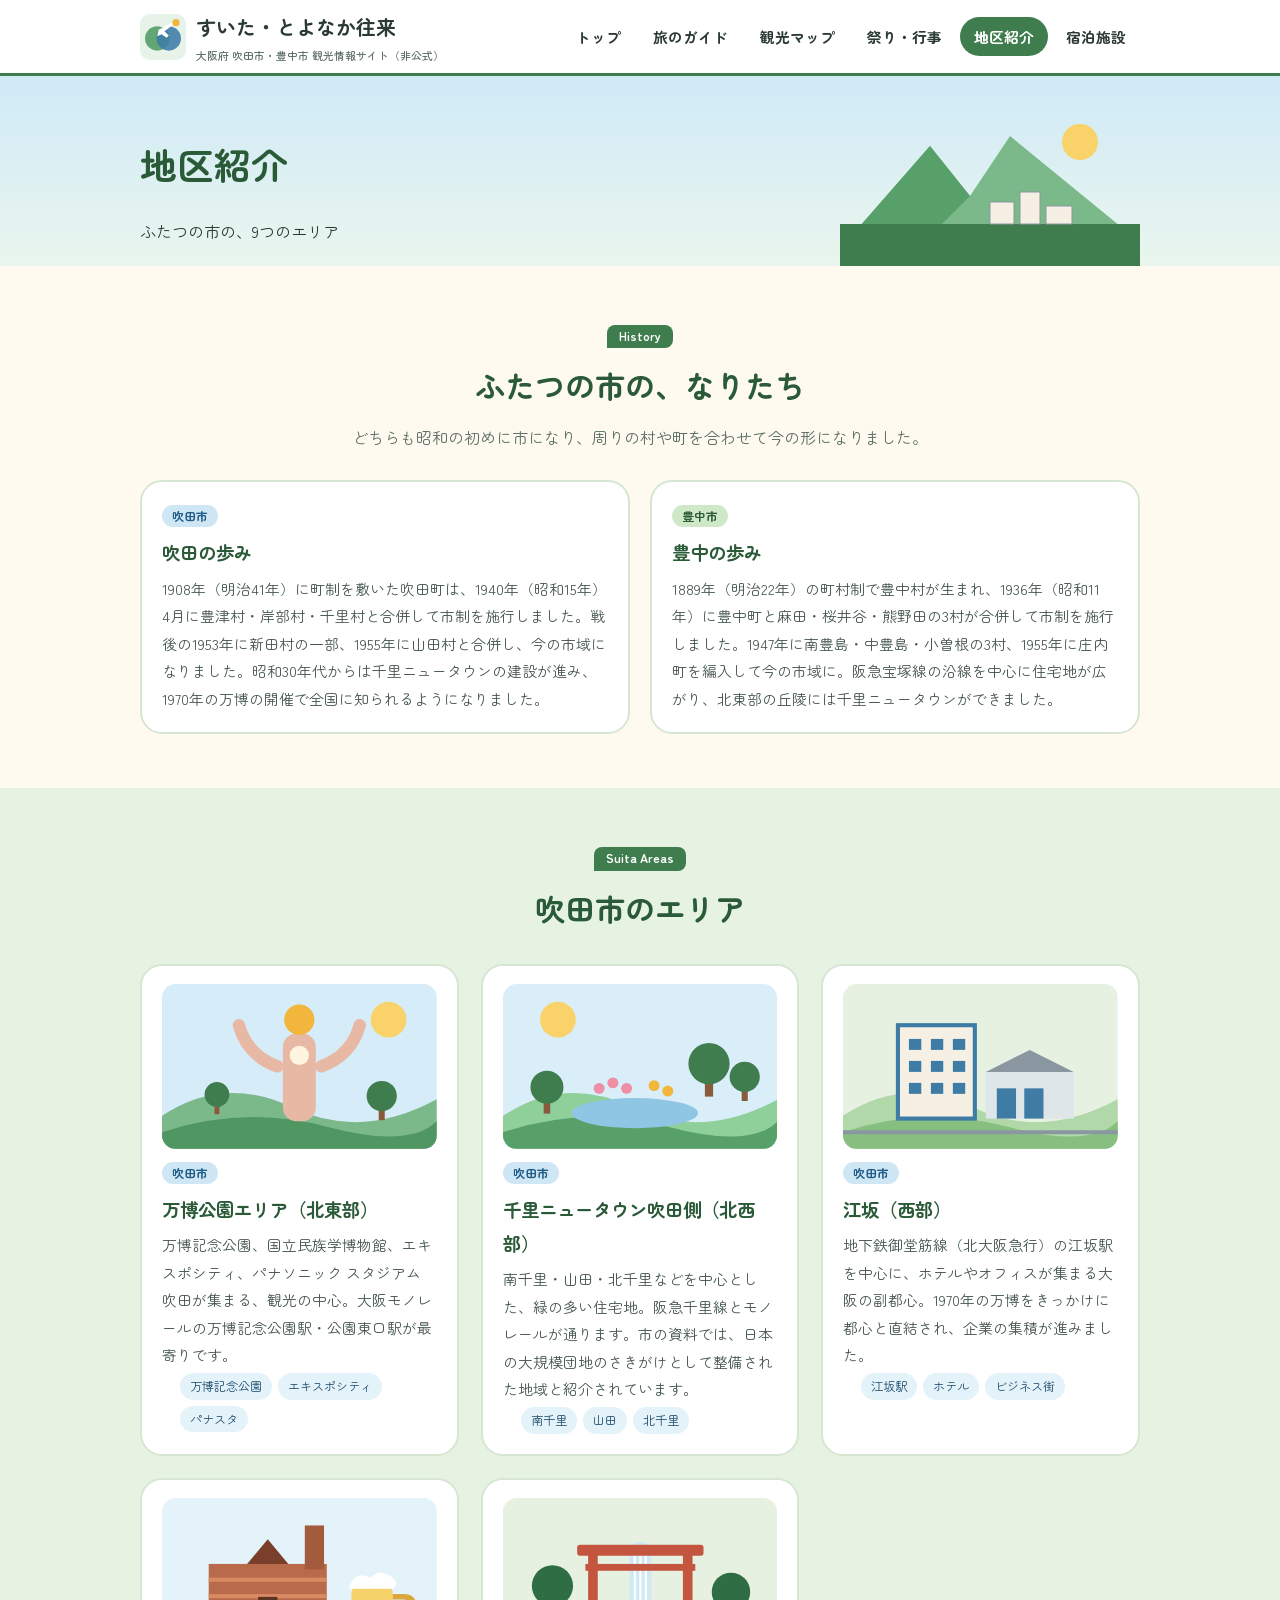
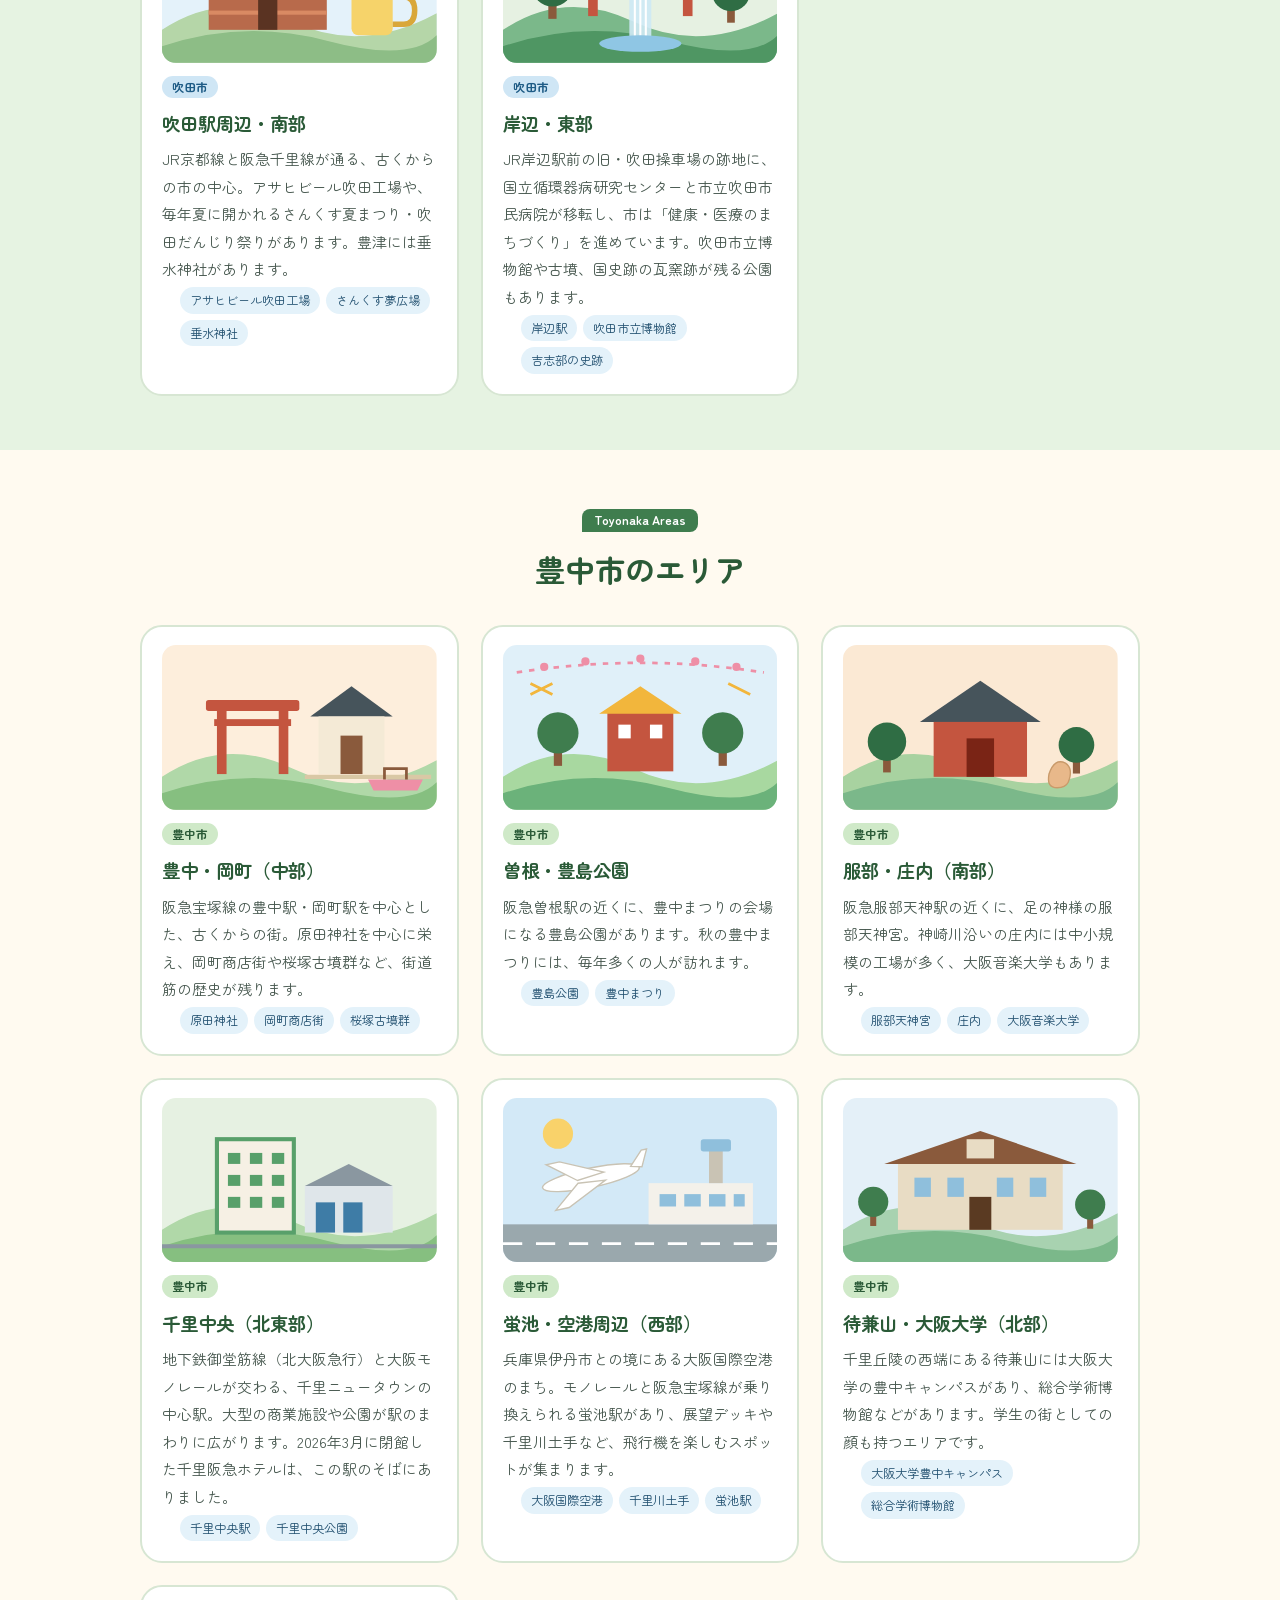
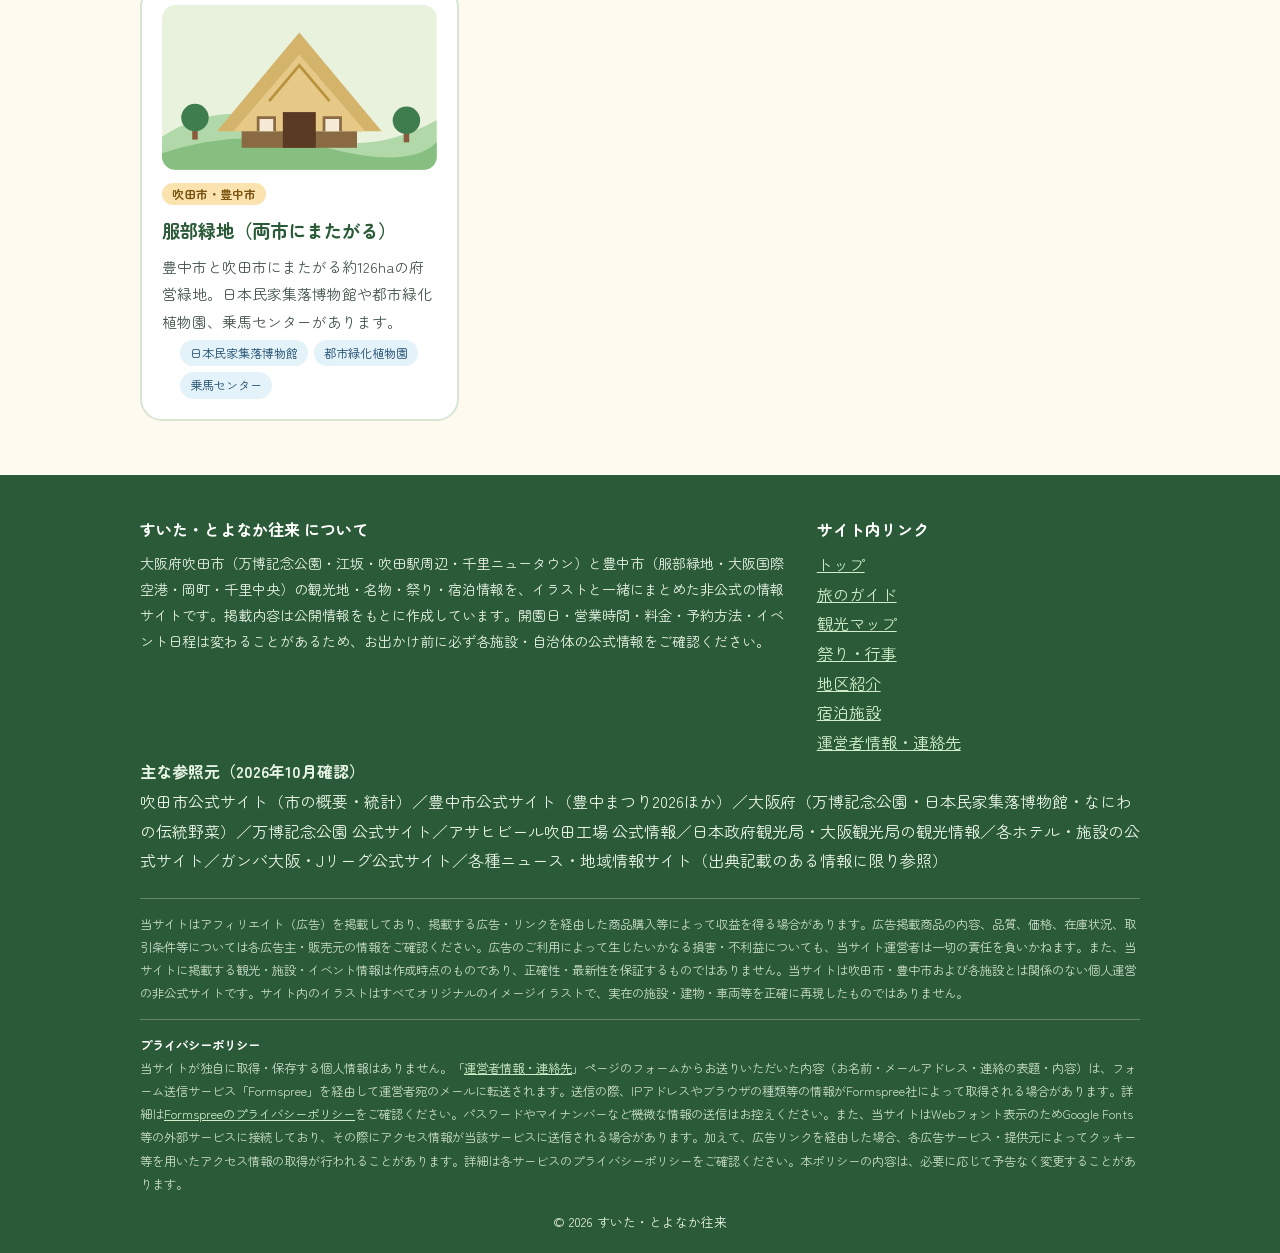
==== areas.html @ badf6a82 "Add files via upload" ====
<!DOCTYPE html>
<html lang="ja">
<head>
<meta charset="UTF-8">
<meta name="viewport" content="width=device-width, initial-scale=1.0">
<meta name="robots" content="index, follow">
<link rel="canonical" href="https://leben-k.github.io/suita-toyonaka/areas.html">
<title>地区紹介｜すいた・とよなか往来</title>
<meta name="description" content="吹田市・豊中市の地区紹介。万博公園エリア、江坂、吹田駅周辺、岸辺、豊中・岡町、曽根・服部、千里中央、蛍池・空港周辺、服部緑地のそれぞれの特徴と、市のなりたちをまとめました。">
<link rel="icon" type="image/svg+xml" href="favicon.svg">
<link rel="preconnect" href="https://fonts.googleapis.com">
<link rel="preconnect" href="https://fonts.gstatic.com" crossorigin>
<link href="https://fonts.googleapis.com/css2?family=Zen+Maru+Gothic:wght@400;500;700&display=swap" rel="stylesheet">
<link rel="stylesheet" href="style.css">
</head>
<body>
<header class="site-header">
<div class="wrap">
<a class="brand" href="index.html">
<svg class="brand-icon" viewBox="0 0 64 64" aria-hidden="true" xmlns="http://www.w3.org/2000/svg"><rect width="64" height="64" rx="14" fill="#e7f2e9"/><circle cx="24" cy="34" r="17" fill="#58a06a" opacity=".92"/><circle cx="40" cy="34" r="17" fill="#3e7ca6" opacity=".88"/><path d="M26 22 L44 12 L46 15 L34 24 L40 30 L37 33 L30 28 L24 31Z" fill="#fff"/><circle cx="50" cy="12" r="5" fill="#f2b63c"/></svg>
<span>すいた・とよなか往来<span class="brand-sub">大阪府 吹田市・豊中市 観光情報サイト（非公式）</span></span>
</a>
<nav class="main-nav" aria-label="サイト内メニュー"><a href="index.html">トップ</a><a href="guide.html">旅のガイド</a><a href="map.html">観光マップ</a><a href="matsuri.html">祭り・行事</a><a href="areas.html" class="active" aria-current="page">地区紹介</a><a href="shukuhaku.html">宿泊施設</a></nav>
</div>
</header>
<section class="page-hero"><div class="wrap"><div><h1>地区紹介</h1><p>ふたつの市の、9つのエリア</p></div><svg viewBox="0 0 300 160" aria-hidden="true" xmlns="http://www.w3.org/2000/svg"><path d="M20 120 L90 40 L130 90 L170 30 L280 120Z" fill="#7bb88a"/><path d="M20 120 L90 40 L130 90 L100 120Z" fill="#58a06a"/><circle cx="240" cy="36" r="18" fill="#f9d26a"/><rect y="118" width="300" height="42" fill="#3f7d4e"/><g fill="#f6f0e4" stroke="#8a97a0"><rect x="150" y="96" width="24" height="22"/><rect x="180" y="86" width="20" height="32"/><rect x="206" y="100" width="26" height="18"/></g></svg></div></section>
<section class="section">
<div class="wrap">
<div class="section-head"><span class="tag">History</span><h2>ふたつの市の、なりたち</h2><p>どちらも昭和の初めに市になり、周りの村や町を合わせて今の形になりました。</p></div>
<div class="two-col">
<div class="card"><span class="place su">吹田市</span><h3>吹田の歩み</h3><p>1908年（明治41年）に町制を敷いた吹田町は、1940年（昭和15年）4月に豊津村・岸部村・千里村と合併して市制を施行しました。戦後の1953年に新田村の一部、1955年に山田村と合併し、今の市域になりました。昭和30年代からは千里ニュータウンの建設が進み、1970年の万博の開催で全国に知られるようになりました。</p></div>
<div class="card"><span class="place to">豊中市</span><h3>豊中の歩み</h3><p>1889年（明治22年）の町村制で豊中村が生まれ、1936年（昭和11年）に豊中町と麻田・桜井谷・熊野田の3村が合併して市制を施行しました。1947年に南豊島・中豊島・小曽根の3村、1955年に庄内町を編入して今の市域に。阪急宝塚線の沿線を中心に住宅地が広がり、北東部の丘陵には千里ニュータウンができました。</p></div>
</div>
</div>
</section>

<section class="section alt" id="suita-areas">
<div class="wrap">
<div class="section-head"><span class="tag">Suita Areas</span><h2>吹田市のエリア</h2></div>
<div class="grid">
<article class="card"><svg class="icon" viewBox="0 0 200 120" role="img" aria-label="万博記念公園のイメージイラスト" xmlns="http://www.w3.org/2000/svg"><title>万博記念公園のイメージイラスト</title><rect width="200" height="120" fill="#d6ecf8"/><circle cx="165" cy="26" r="13" fill="#f9d26a"/><path d="M0 96 Q45 66 95 90 T200 84 V120 H0Z" fill="#7bb88a"/><path d="M0 108 Q60 88 120 104 T200 100 V120 H0Z" fill="#4f9663"/><path d="M84 60 Q62 52 56 30 M116 60 Q138 52 144 30" stroke="#e7b9a4" stroke-width="9" fill="none" stroke-linecap="round"/><rect x="88" y="36" width="24" height="64" rx="10" fill="#e7b9a4"/><circle cx="100" cy="26" r="11" fill="#f2b63c"/><circle cx="100" cy="52" r="7" fill="#fff4e0"/><g transform="translate(40 84) scale(0.9)"><rect x="-2" y="0" width="4" height="12" fill="#8a5a3c"/><circle cx="0" cy="-4" r="10" fill="#3f7d4e"/></g><g transform="translate(160 86) scale(1.1)"><rect x="-2" y="0" width="4" height="12" fill="#8a5a3c"/><circle cx="0" cy="-4" r="10" fill="#3f7d4e"/></g></svg><span class="place su">吹田市</span><h3>万博公園エリア（北東部）</h3><p>万博記念公園、国立民族学博物館、エキスポシティ、パナソニック スタジアム 吹田が集まる、観光の中心。大阪モノレールの万博記念公園駅・公園東口駅が最寄りです。</p><ul class="tags"><li>万博記念公園</li><li>エキスポシティ</li><li>パナスタ</li></ul></article>

<article class="card"><svg class="icon" viewBox="0 0 200 120" role="img" aria-label="広い緑地公園のイメージイラスト" xmlns="http://www.w3.org/2000/svg"><title>広い緑地公園のイメージイラスト</title><rect width="200" height="120" fill="#d9eef8"/><circle cx="40" cy="26" r="13" fill="#f9d26a"/><path d="M0 96 Q45 66 95 90 T200 84 V120 H0Z" fill="#8fcf9a"/><path d="M0 108 Q60 88 120 104 T200 100 V120 H0Z" fill="#58a06a"/><g transform="translate(150 64) scale(1.5)"><rect x="-2" y="0" width="4" height="12" fill="#8a5a3c"/><circle cx="0" cy="-4" r="10" fill="#3f7d4e"/></g><g transform="translate(176 72) scale(1.1)"><rect x="-2" y="0" width="4" height="12" fill="#8a5a3c"/><circle cx="0" cy="-4" r="10" fill="#3f7d4e"/></g><g transform="translate(32 80) scale(1.2)"><rect x="-2" y="0" width="4" height="12" fill="#8a5a3c"/><circle cx="0" cy="-4" r="10" fill="#3f7d4e"/></g><ellipse cx="96" cy="94" rx="46" ry="11" fill="#8fc6e4"/><g fill="#ee8fa6"><circle cx="70" cy="76" r="4"/><circle cx="80" cy="72" r="4"/><circle cx="90" cy="76" r="4"/></g><g fill="#f2b63c"><circle cx="110" cy="74" r="4"/><circle cx="120" cy="78" r="4"/></g></svg><span class="place su">吹田市</span><h3>千里ニュータウン吹田側（北西部）</h3><p>南千里・山田・北千里などを中心とした、緑の多い住宅地。阪急千里線とモノレールが通ります。市の資料では、日本の大規模団地のさきがけとして整備された地域と紹介されています。</p><ul class="tags"><li>南千里</li><li>山田</li><li>北千里</li></ul></article>

<article class="card"><svg class="icon" viewBox="0 0 200 120" role="img" aria-label="駅の近くのホテルのイメージイラスト" xmlns="http://www.w3.org/2000/svg"><title>駅の近くのホテルのイメージイラスト</title><rect width="200" height="120" fill="#e6f1e2"/><path d="M0 96 Q45 66 95 90 T200 84 V120 H0Z" fill="#b0d8a8"/><path d="M0 108 Q60 88 120 104 T200 100 V120 H0Z" fill="#86bf80"/><rect x="40" y="30" width="56" height="68" fill="#f6f0e4" stroke="#3e7ca6" stroke-width="3"/><g fill="#3e7ca6"><rect x="48" y="40" width="9" height="8"/><rect x="48" y="56" width="9" height="8"/><rect x="48" y="72" width="9" height="8"/><rect x="64" y="40" width="9" height="8"/><rect x="64" y="56" width="9" height="8"/><rect x="64" y="72" width="9" height="8"/><rect x="80" y="40" width="9" height="8"/><rect x="80" y="56" width="9" height="8"/><rect x="80" y="72" width="9" height="8"/></g><rect x="104" y="64" width="64" height="34" fill="#dfe6ea"/><path d="M104 64 L136 48 L168 64Z" fill="#8a97a0"/><rect x="112" y="76" width="14" height="22" fill="#3e7ca6"/><rect x="132" y="76" width="14" height="22" fill="#3e7ca6"/><path d="M0 108 H200" stroke="#8a97a0" stroke-width="3"/></svg><span class="place su">吹田市</span><h3>江坂（西部）</h3><p>地下鉄御堂筋線（北大阪急行）の江坂駅を中心に、ホテルやオフィスが集まる大阪の副都心。1970年の万博をきっかけに都心と直結され、企業の集積が進みました。</p><ul class="tags"><li>江坂駅</li><li>ホテル</li><li>ビジネス街</li></ul></article>

<article class="card"><svg class="icon" viewBox="0 0 200 120" role="img" aria-label="レンガ造りの工場とジョッキのイメージイラスト" xmlns="http://www.w3.org/2000/svg"><title>レンガ造りの工場とジョッキのイメージイラスト</title><rect width="200" height="120" fill="#e4f2fa"/><path d="M0 96 Q45 66 95 90 T200 84 V120 H0Z" fill="#b5d6a8"/><path d="M0 108 Q60 88 120 104 T200 100 V120 H0Z" fill="#8dbd86"/><rect x="34" y="48" width="86" height="48" fill="#b86a4b"/><g fill="#d98a63"><rect x="34" y="58" width="86" height="3"/><rect x="34" y="70" width="86" height="3"/><rect x="34" y="82" width="86" height="3"/></g><rect x="104" y="20" width="14" height="32" fill="#a35a3d"/><path d="M62 48 L77 30 L92 48Z" fill="#7a3f2a"/><rect x="70" y="72" width="14" height="24" fill="#5a3322"/><g transform="translate(138 58)"><rect x="0" y="6" width="30" height="36" rx="5" fill="#f6d36a"/><path d="M30 14h8q8 0 8 10t-8 10h-8" stroke="#d9a73a" stroke-width="4" fill="none"/><path d="M-2 8q4-14 16-8q8-8 18 2q2 4-2 6H2q-4 0-4-0z" fill="#fff"/></g></svg><span class="place su">吹田市</span><h3>吹田駅周辺・南部</h3><p>JR京都線と阪急千里線が通る、古くからの市の中心。アサヒビール吹田工場や、毎年夏に開かれるさんくす夏まつり・吹田だんじり祭りがあります。豊津には垂水神社があります。</p><ul class="tags"><li>アサヒビール吹田工場</li><li>さんくす夢広場</li><li>垂水神社</li></ul></article>

<article class="card"><svg class="icon" viewBox="0 0 200 120" role="img" aria-label="鳥居と滝のイメージイラスト" xmlns="http://www.w3.org/2000/svg"><title>鳥居と滝のイメージイラスト</title><rect width="200" height="120" fill="#e6f1e2"/><path d="M0 96 Q45 66 95 90 T200 84 V120 H0Z" fill="#7bb88a"/><path d="M0 108 Q60 88 120 104 T200 100 V120 H0Z" fill="#4f9663"/><g transform="translate(36 70) scale(1.5)"><rect x="-2" y="0" width="4" height="12" fill="#8a5a3c"/><circle cx="0" cy="-4" r="10" fill="#2f6d44"/></g><g transform="translate(166 74) scale(1.4)"><rect x="-2" y="0" width="4" height="12" fill="#8a5a3c"/><circle cx="0" cy="-4" r="10" fill="#2f6d44"/></g><path d="M92 36 Q100 28 108 36 V108 H92Z" fill="#cfe9f5" opacity=".9"/><path d="M96 40 V104 M100 38 V106 M104 40 V104" stroke="#fff" stroke-width="1.5"/><g fill="#c4553f"><rect x="62" y="40" width="7" height="46"/><rect x="131" y="40" width="7" height="46"/><rect x="54" y="34" width="92" height="8" rx="2"/><rect x="60" y="48" width="80" height="5"/></g><ellipse cx="100" cy="106" rx="30" ry="6" fill="#8fc6e4"/></svg><span class="place su">吹田市</span><h3>岸辺・東部</h3><p>JR岸辺駅前の旧・吹田操車場の跡地に、国立循環器病研究センターと市立吹田市民病院が移転し、市は「健康・医療のまちづくり」を進めています。吹田市立博物館や古墳、国史跡の瓦窯跡が残る公園もあります。</p><ul class="tags"><li>岸辺駅</li><li>吹田市立博物館</li><li>吉志部の史跡</li></ul></article>

</div>
</div>
</section>

<section class="section" id="toyonaka-areas">
<div class="wrap">
<div class="section-head"><span class="tag">Toyonaka Areas</span><h2>豊中市のエリア</h2></div>
<div class="grid">
<article class="card"><svg class="icon" viewBox="0 0 200 120" role="img" aria-label="古社と商店街のイメージイラスト" xmlns="http://www.w3.org/2000/svg"><title>古社と商店街のイメージイラスト</title><rect width="200" height="120" fill="#fdeedc"/><path d="M0 96 Q45 66 95 90 T200 84 V120 H0Z" fill="#b0d8a8"/><path d="M0 108 Q60 88 120 104 T200 100 V120 H0Z" fill="#86bf80"/><g fill="#c4553f"><rect x="40" y="46" width="7" height="48"/><rect x="85" y="46" width="7" height="48"/><rect x="32" y="40" width="68" height="8" rx="2"/><rect x="38" y="54" width="56" height="5"/></g><path d="M108 52 L138 30 L168 52Z" fill="#46545b"/><rect x="114" y="52" width="48" height="42" fill="#f4ead6"/><rect x="130" y="66" width="16" height="28" fill="#8a5a3c"/><path d="M104 96 H196" stroke="#d9c8a5" stroke-width="3"/><g><path d="M150 98 h40 l-4 8 h-32z" fill="#ee8fa6"/><path d="M162 98 v-8 h16 v8" stroke="#8a5a3c" stroke-width="2" fill="none"/></g></svg><span class="place to">豊中市</span><h3>豊中・岡町（中部）</h3><p>阪急宝塚線の豊中駅・岡町駅を中心とした、古くからの街。原田神社を中心に栄え、岡町商店街や桜塚古墳群など、街道筋の歴史が残ります。</p><ul class="tags"><li>原田神社</li><li>岡町商店街</li><li>桜塚古墳群</li></ul></article>

<article class="card"><svg class="icon" viewBox="0 0 200 120" role="img" aria-label="公園のお祭りのイメージイラスト" xmlns="http://www.w3.org/2000/svg"><title>公園のお祭りのイメージイラスト</title><rect width="200" height="120" fill="#e0f0f9"/><path d="M0 96 Q45 66 95 90 T200 84 V120 H0Z" fill="#a8d8a0"/><path d="M0 108 Q60 88 120 104 T200 100 V120 H0Z" fill="#6bb27a"/><g transform="translate(40 70) scale(1.5)"><rect x="-2" y="0" width="4" height="12" fill="#8a5a3c"/><circle cx="0" cy="-4" r="10" fill="#3f7d4e"/></g><g transform="translate(160 70) scale(1.5)"><rect x="-2" y="0" width="4" height="12" fill="#8a5a3c"/><circle cx="0" cy="-4" r="10" fill="#3f7d4e"/></g><g fill="#c4553f"><rect x="76" y="48" width="48" height="44"/></g><path d="M70 50 L100 30 L130 50Z" fill="#f2b63c"/><g fill="#fff"><rect x="84" y="58" width="9" height="10"/><rect x="107" y="58" width="9" height="10"/></g><g stroke="#f2b63c" stroke-width="2"><path d="M20 36 l16 -8 M20 28 l16 8"/><path d="M164 28 l16 8"/></g><path d="M10 20 Q100 6 190 20" stroke="#ee8fa6" stroke-width="2" stroke-dasharray="4 5" fill="none"/><g fill="#ee8fa6"><circle cx="30" cy="16" r="3"/><circle cx="60" cy="12" r="3"/><circle cx="100" cy="10" r="3"/><circle cx="140" cy="12" r="3"/><circle cx="170" cy="16" r="3"/></g></svg><span class="place to">豊中市</span><h3>曽根・豊島公園</h3><p>阪急曽根駅の近くに、豊中まつりの会場になる豊島公園があります。秋の豊中まつりには、毎年多くの人が訪れます。</p><ul class="tags"><li>豊島公園</li><li>豊中まつり</li></ul></article>

<article class="card"><svg class="icon" viewBox="0 0 200 120" role="img" aria-label="神社のイメージイラスト" xmlns="http://www.w3.org/2000/svg"><title>神社のイメージイラスト</title><rect width="200" height="120" fill="#fbe9d4"/><path d="M0 96 Q45 66 95 90 T200 84 V120 H0Z" fill="#a8d2a0"/><path d="M0 108 Q60 88 120 104 T200 100 V120 H0Z" fill="#7bb88a"/><g transform="translate(32 76) scale(1.4)"><rect x="-2" y="0" width="4" height="12" fill="#8a5a3c"/><circle cx="0" cy="-4" r="10" fill="#2f6d44"/></g><g transform="translate(170 78) scale(1.3)"><rect x="-2" y="0" width="4" height="12" fill="#8a5a3c"/><circle cx="0" cy="-4" r="10" fill="#2f6d44"/></g><path d="M56 56 L100 26 L144 56Z" fill="#46545b"/><rect x="66" y="56" width="68" height="40" fill="#c4553f"/><rect x="90" y="68" width="20" height="28" fill="#7a2415"/><g transform="translate(150 94)"><path d="M0 0 q4-12 12-8 q6 4 2 14 q-2 4-8 4 q-8 0-6-10z" fill="#e8b88a" stroke="#c99a6a"/></g></svg><span class="place to">豊中市</span><h3>服部・庄内（南部）</h3><p>阪急服部天神駅の近くに、足の神様の服部天神宮。神崎川沿いの庄内には中小規模の工場が多く、大阪音楽大学もあります。</p><ul class="tags"><li>服部天神宮</li><li>庄内</li><li>大阪音楽大学</li></ul></article>

<article class="card"><svg class="icon" viewBox="0 0 200 120" role="img" aria-label="駅の近くのホテルのイメージイラスト" xmlns="http://www.w3.org/2000/svg"><title>駅の近くのホテルのイメージイラスト</title><rect width="200" height="120" fill="#e6f1e2"/><path d="M0 96 Q45 66 95 90 T200 84 V120 H0Z" fill="#b0d8a8"/><path d="M0 108 Q60 88 120 104 T200 100 V120 H0Z" fill="#86bf80"/><rect x="40" y="30" width="56" height="68" fill="#f6f0e4" stroke="#58a06a" stroke-width="3"/><g fill="#58a06a"><rect x="48" y="40" width="9" height="8"/><rect x="48" y="56" width="9" height="8"/><rect x="48" y="72" width="9" height="8"/><rect x="64" y="40" width="9" height="8"/><rect x="64" y="56" width="9" height="8"/><rect x="64" y="72" width="9" height="8"/><rect x="80" y="40" width="9" height="8"/><rect x="80" y="56" width="9" height="8"/><rect x="80" y="72" width="9" height="8"/></g><rect x="104" y="64" width="64" height="34" fill="#dfe6ea"/><path d="M104 64 L136 48 L168 64Z" fill="#8a97a0"/><rect x="112" y="76" width="14" height="22" fill="#3e7ca6"/><rect x="132" y="76" width="14" height="22" fill="#3e7ca6"/><path d="M0 108 H200" stroke="#8a97a0" stroke-width="3"/></svg><span class="place to">豊中市</span><h3>千里中央（北東部）</h3><p>地下鉄御堂筋線（北大阪急行）と大阪モノレールが交わる、千里ニュータウンの中心駅。大型の商業施設や公園が駅のまわりに広がります。2026年3月に閉館した千里阪急ホテルは、この駅のそばにありました。</p><ul class="tags"><li>千里中央駅</li><li>千里中央公園</li></ul></article>

<article class="card"><svg class="icon" viewBox="0 0 200 120" role="img" aria-label="空港と飛行機のイメージイラスト" xmlns="http://www.w3.org/2000/svg"><title>空港と飛行機のイメージイラスト</title><rect width="200" height="120" fill="#d3e9f7"/><circle cx="40" cy="26" r="11" fill="#f9d26a"/><rect x="0" y="92" width="200" height="28" fill="#9aa8ad"/><path d="M0 106 H200" stroke="#fff" stroke-width="2" stroke-dasharray="14 10"/><rect x="106" y="62" width="76" height="30" fill="#f4f1ea"/><g fill="#8fbfdc"><rect x="114" y="70" width="12" height="9"/><rect x="132" y="70" width="12" height="9"/><rect x="150" y="70" width="12" height="9"/><rect x="168" y="70" width="8" height="9"/></g><rect x="150" y="38" width="10" height="24" fill="#c9c3b4"/><rect x="144" y="30" width="22" height="9" rx="2" fill="#8fbfdc"/><g transform="translate(24 38) rotate(-12 40 20)"><ellipse cx="40" cy="20" rx="36" ry="7" fill="#fff" stroke="#c9c3b4"/><path d="M30 20 L10 4 L20 4 L50 18Z M30 22 L10 38 L20 38 L50 24Z" fill="#fff" stroke="#c9c3b4"/><path d="M70 18 L80 8 L84 8 L78 20Z" fill="#fff" stroke="#c9c3b4"/></g></svg><span class="place to">豊中市</span><h3>蛍池・空港周辺（西部）</h3><p>兵庫県伊丹市との境にある大阪国際空港のまち。モノレールと阪急宝塚線が乗り換えられる蛍池駅があり、展望デッキや千里川土手など、飛行機を楽しむスポットが集まります。</p><ul class="tags"><li>大阪国際空港</li><li>千里川土手</li><li>蛍池駅</li></ul></article>

<article class="card"><svg class="icon" viewBox="0 0 200 120" role="img" aria-label="大学の博物館のイメージイラスト" xmlns="http://www.w3.org/2000/svg"><title>大学の博物館のイメージイラスト</title><rect width="200" height="120" fill="#e4f0f8"/><path d="M0 96 Q45 66 95 90 T200 84 V120 H0Z" fill="#a8d2b0"/><path d="M0 108 Q60 88 120 104 T200 100 V120 H0Z" fill="#7bb88a"/><rect x="40" y="48" width="120" height="48" fill="#e8dcc4"/><path d="M30 48 L100 24 L170 48Z" fill="#8a5a3c"/><rect x="90" y="30" width="20" height="14" fill="#e8dcc4"/><g fill="#8fbfdc"><rect x="52" y="58" width="12" height="14"/><rect x="76" y="58" width="12" height="14"/><rect x="112" y="58" width="12" height="14"/><rect x="136" y="58" width="12" height="14"/></g><rect x="92" y="72" width="16" height="24" fill="#5a3a22"/><g transform="translate(22 80) scale(1.1)"><rect x="-2" y="0" width="4" height="12" fill="#8a5a3c"/><circle cx="0" cy="-4" r="10" fill="#3f7d4e"/></g><g transform="translate(180 82) scale(1.1)"><rect x="-2" y="0" width="4" height="12" fill="#8a5a3c"/><circle cx="0" cy="-4" r="10" fill="#3f7d4e"/></g></svg><span class="place to">豊中市</span><h3>待兼山・大阪大学（北部）</h3><p>千里丘陵の西端にある待兼山には大阪大学の豊中キャンパスがあり、総合学術博物館などがあります。学生の街としての顔も持つエリアです。</p><ul class="tags"><li>大阪大学豊中キャンパス</li><li>総合学術博物館</li></ul></article>

<article class="card"><svg class="icon" viewBox="0 0 200 120" role="img" aria-label="茅葺き屋根の民家のイメージイラスト" xmlns="http://www.w3.org/2000/svg"><title>茅葺き屋根の民家のイメージイラスト</title><rect width="200" height="120" fill="#e8f2dc"/><path d="M0 96 Q45 66 95 90 T200 84 V120 H0Z" fill="#b0d8a8"/><path d="M0 108 Q60 88 120 104 T200 100 V120 H0Z" fill="#86bf80"/><path d="M40 92 L100 20 L160 92Z" fill="#d4b36a"/><path d="M52 92 L100 36 L148 92Z" fill="#e6c987"/><path d="M78 70 L100 44 L122 70" stroke="#b8923f" stroke-width="2" fill="none"/><rect x="58" y="92" width="84" height="12" fill="#8a6a43"/><rect x="88" y="78" width="24" height="26" fill="#5a3a22"/><path d="M70 92v-10h12v10M118 92v-10h12v10" stroke="#8a6a43" stroke-width="2" fill="#f4ead6"/><g transform="translate(24 86) scale(1.0)"><rect x="-2" y="0" width="4" height="12" fill="#8a5a3c"/><circle cx="0" cy="-4" r="10" fill="#3f7d4e"/></g><g transform="translate(178 88) scale(1.0)"><rect x="-2" y="0" width="4" height="12" fill="#8a5a3c"/><circle cx="0" cy="-4" r="10" fill="#3f7d4e"/></g></svg><span class="place bo">吹田市・豊中市</span><h3>服部緑地（両市にまたがる）</h3><p>豊中市と吹田市にまたがる約126haの府営緑地。日本民家集落博物館や都市緑化植物園、乗馬センターがあります。</p><ul class="tags"><li>日本民家集落博物館</li><li>都市緑化植物園</li><li>乗馬センター</li></ul></article>

</div>
<div class="furusato-block" id="furusato-areas" hidden>
<span class="furusato-label">ふるさと納税で応援する（吹田市・豊中市の返礼品）</span>
<div class="furusato-grid">
<div class="furusato-slot" data-ad-slot="furusato3" hidden><span class="ad-label">広告</span><div class="ad-body"></div></div>
</div>
</div>

</div>
</section>
<section class="section alt" aria-label="広告" hidden>
<div class="wrap">
<div class="section-head"><span class="tag">PR</span><h2>おすすめ・広告</h2></div>
<div class="ad-row">
<div class="ad-slot" data-ad-slot="ad5" hidden>
<span class="ad-label">広告</span>
<div class="ad-body"></div>
</div>
</div>
</div>
</section>

<footer class="site-footer">
<div class="wrap">
<div class="footer-grid">
<div>
<h4>すいた・とよなか往来 について</h4>
<p>大阪府吹田市（万博記念公園・江坂・吹田駅周辺・千里ニュータウン）と豊中市（服部緑地・大阪国際空港・岡町・千里中央）の観光地・名物・祭り・宿泊情報を、イラストと一緒にまとめた非公式の情報サイトです。掲載内容は公開情報をもとに作成しています。開園日・営業時間・料金・予約方法・イベント日程は変わることがあるため、お出かけ前に必ず各施設・自治体の公式情報をご確認ください。</p>
</div>
<div>
<h4>サイト内リンク</h4>
<ul>
<li><a href="index.html">トップ</a></li><li><a href="guide.html">旅のガイド</a></li><li><a href="map.html">観光マップ</a></li><li><a href="matsuri.html">祭り・行事</a></li><li><a href="areas.html">地区紹介</a></li><li><a href="shukuhaku.html">宿泊施設</a></li><li><a href="unei.html">運営者情報・連絡先</a></li>
</ul>
</div>
</div>
<div class="sources"><strong>主な参照元（2026年10月確認）</strong><br>吹田市公式サイト（市の概要・統計）／豊中市公式サイト（豊中まつり2026ほか）／大阪府（万博記念公園・日本民家集落博物館・なにわの伝統野菜）／万博記念公園 公式サイト／アサヒビール吹田工場 公式情報／日本政府観光局・大阪観光局の観光情報／各ホテル・施設の公式サイト／ガンバ大阪・Jリーグ公式サイト／各種ニュース・地域情報サイト（出典記載のある情報に限り参照）</div>
<div class="disclaimer">当サイトはアフィリエイト（広告）を掲載しており、掲載する広告・リンクを経由した商品購入等によって収益を得る場合があります。広告掲載商品の内容、品質、価格、在庫状況、取引条件等については各広告主・販売元の情報をご確認ください。広告のご利用によって生じたいかなる損害・不利益についても、当サイト運営者は一切の責任を負いかねます。また、当サイトに掲載する観光・施設・イベント情報は作成時点のものであり、正確性・最新性を保証するものではありません。当サイトは吹田市・豊中市および各施設とは関係のない個人運営の非公式サイトです。サイト内のイラストはすべてオリジナルのイメージイラストで、実在の施設・建物・車両等を正確に再現したものではありません。</div>
<div class="disclaimer" style="margin-top:14px;">
<strong style="color:#fff;">プライバシーポリシー</strong><br>
当サイトが独自に取得・保存する個人情報はありません。「<a href="unei.html">運営者情報・連絡先</a>」ページのフォームからお送りいただいた内容（お名前・メールアドレス・連絡の表題・内容）は、フォーム送信サービス「Formspree」を経由して運営者宛のメールに転送されます。送信の際、IPアドレスやブラウザの種類等の情報がFormspree社によって取得される場合があります。詳細は<a href="https://formspree.io/legal/privacy-policy/" target="_blank" rel="noopener noreferrer">Formspreeのプライバシーポリシー</a>をご確認ください。パスワードやマイナンバーなど機微な情報の送信はお控えください。また、当サイトはWebフォント表示のためGoogle Fonts等の外部サービスに接続しており、その際にアクセス情報が当該サービスに送信される場合があります。加えて、広告リンクを経由した場合、各広告サービス・提供元によってクッキー等を用いたアクセス情報の取得が行われることがあります。詳細は各サービスのプライバシーポリシーをご確認ください。本ポリシーの内容は、必要に応じて予告なく変更することがあります。</div>
<div class="copyright"><span id="copyright-text">© 2026 すいた・とよなか往来</span></div>
</div>
</footer>
<script>
(function(){var s=2026,c=new Date().getFullYear(),e=document.getElementById('copyright-text');if(e){e.textContent='\u00A9 '+(c>s?s+'-'+c:s)+' すいた・とよなか往来';}})();
</script>
<script src="ads.js" defer></script>
</body>
</html>
---- style.css ----
:root{
  --green:#3f7d4e; --green-d:#2a5a37; --leaf:#e6f3e2; --pond:#3f86b5; --pond-l:#e4f2fa;
  --sun:#f2b63c; --pink:#ee8fa6; --pink-l:#fdecef; --brick:#c4553f; --cream:#fffaf0;
  --ink:#2b3a33; --sub:#5d6f66; --line:#d7e6d3;
}
*{box-sizing:border-box}
html{scroll-behavior:smooth}
body{margin:0;font-family:"Zen Maru Gothic","Hiragino Maru Gothic ProN","Yu Gothic",sans-serif;color:var(--ink);background:var(--cream);line-height:1.85;font-size:16px}
a{color:inherit}
.wrap{max-width:1040px;margin:0 auto;padding:0 20px}
.site-header{background:#fff;border-bottom:3px solid var(--green);position:sticky;top:0;z-index:20}
.site-header .wrap{display:flex;align-items:center;justify-content:space-between;gap:12px;flex-wrap:wrap;padding-top:8px;padding-bottom:8px}
.brand{display:flex;align-items:center;gap:10px;font-weight:700;font-size:1.25rem;text-decoration:none}
.brand-icon{width:46px;height:46px}
.brand-sub{display:block;font-size:.68rem;font-weight:500;color:var(--sub)}
.main-nav{display:flex;gap:4px;flex-wrap:wrap}
.main-nav a{text-decoration:none;padding:6px 14px;border-radius:999px;font-weight:700;font-size:.92rem}
.main-nav a:hover{background:var(--leaf)}
.main-nav a.active{background:var(--green);color:#fff}
.hero{background:linear-gradient(#cfeaf7 0%,#eaf6ee 78%,var(--leaf) 100%);padding:36px 0 0;overflow:hidden}
.hero .wrap{display:grid;grid-template-columns:1.05fr 1fr;gap:16px;align-items:center}
.eyebrow{display:inline-block;background:#fff;border:2px solid var(--sun);border-radius:999px;padding:2px 14px;font-size:.85rem;font-weight:700;margin-bottom:10px}
.hero h1{font-size:clamp(1.8rem,4vw,2.6rem);line-height:1.35;margin:.2em 0 .4em;color:var(--green-d)}
.hero p{margin:0 0 18px}
.btn{display:inline-block;background:var(--brick);color:#fff;text-decoration:none;font-weight:700;padding:10px 22px;border-radius:999px;box-shadow:0 4px 0 #8f3a29;margin:0 8px 10px 0}
.btn:hover{transform:translateY(2px);box-shadow:0 2px 0 #8f3a29}
.btn-outline{background:#fff;color:var(--brick);border:2px solid var(--brick);box-shadow:none;padding:8px 20px}
.hero-art svg{width:100%;height:auto;display:block}
.page-hero{padding:30px 0 0;background:linear-gradient(#cfeaf7,#eaf6ee)}
.page-hero .wrap{display:flex;align-items:flex-end;justify-content:space-between;gap:10px}
.page-hero h1{margin:0 0 18px;color:var(--green-d);font-size:clamp(1.6rem,4vw,2.3rem)}
.page-hero p{margin:0 0 20px;max-width:30em}
.page-hero svg{width:min(300px,40%);height:auto;flex:none}
.section{padding:54px 0}
.section.alt{background:var(--leaf)}
.section.pink{background:var(--pink-l)}
.section.water{background:var(--pond-l)}
.section-head{text-align:center;margin-bottom:28px}
.tag{display:inline-block;background:var(--green);color:#fff;border-radius:8px 8px 8px 0;padding:0 12px;font-size:.78rem;font-weight:700;margin-bottom:6px}
.section-head h2{margin:.1em 0 .3em;font-size:clamp(1.4rem,3.2vw,1.9rem);color:var(--green-d)}
.section-head p{max-width:40em;margin:0 auto;color:var(--sub)}
.grid{display:grid;grid-template-columns:repeat(auto-fill,minmax(270px,1fr));gap:22px}
.card{background:#fff;border:2px solid var(--line);border-radius:22px;padding:18px 20px 20px;position:relative;transition:transform .2s}
.card:hover{transform:rotate(-.6deg) translateY(-3px)}
.card:nth-child(even):hover{transform:rotate(.6deg) translateY(-3px)}
.card .icon{width:100%;height:auto;aspect-ratio:200/120;display:block;margin:0 0 8px;border-radius:14px}
.card .place{display:inline-block;font-size:.75rem;font-weight:700;background:var(--sun);border-radius:999px;padding:0 10px}
.card h3{margin:.3em 0 .3em;font-size:1.15rem;color:var(--green-d)}
.card p{margin:0;font-size:.93rem;color:#46574e}
.card ul{margin:.3em 0 0;padding-left:1.2em;font-size:.93rem}
.card .badge{position:absolute;top:-12px;right:14px;background:var(--brick);color:#fff;border-radius:999px;padding:0 12px;font-size:.78rem;font-weight:700;transform:rotate(4deg)}
.strip{display:flex;justify-content:center;gap:clamp(8px,3vw,34px);flex-wrap:wrap;padding:14px 0;background:#fff;border-top:3px dotted var(--line);border-bottom:3px dotted var(--line)}
.strip svg{width:54px;height:54px;animation:bob 3.2s ease-in-out infinite}
.strip svg:nth-child(2n){animation-delay:-1s}.strip svg:nth-child(3n){animation-delay:-2s}
@keyframes bob{50%{transform:translateY(-6px)}}
.fun{display:grid;grid-template-columns:repeat(auto-fit,minmax(200px,1fr));gap:16px}
.fun div{background:#fff;border-radius:20px;padding:14px;text-align:center;border:2px dashed var(--green)}
.fun svg{width:84px;height:84px}
.fun b{display:block;color:var(--brick);font-size:1.4rem}
.timeline{list-style:none;margin:0;padding:0 0 0 26px;border-left:5px dotted var(--green)}
.timeline li{background:#fff;border-radius:18px;border:2px solid var(--line);padding:12px 18px;margin:0 0 18px;position:relative}
.timeline li::before{content:"";position:absolute;left:-39px;top:16px;width:22px;height:22px;border-radius:50%;background:var(--sun);border:4px solid #fff;box-shadow:0 0 0 2px var(--green)}
.timeline .when{font-weight:700;color:var(--brick)}
.timeline svg{width:54px;height:54px;float:right;margin:0 0 4px 8px}
.timeline h3{margin:0 0 4px;color:var(--green-d)}
.timeline p{margin:0;font-size:.93rem}
.mapbox{background:#fff;border:3px solid var(--green);border-radius:26px;padding:10px;box-shadow:0 6px 0 var(--line)}
.mapbox svg{width:100%;height:auto;display:block}
.pin-list{display:grid;grid-template-columns:repeat(auto-fit,minmax(230px,1fr));gap:10px;margin-top:20px;padding:0;list-style:none}
.pin-list li{background:#fff;border-radius:14px;padding:8px 14px;border:2px solid var(--line);font-size:.93rem}
.pin-list b{display:inline-block;width:1.6em;height:1.6em;line-height:1.6em;text-align:center;border-radius:50%;background:var(--brick);color:#fff;margin-right:6px;font-size:.85rem}
.note{font-size:.85rem;color:var(--sub);text-align:center;margin-top:16px}
.site-footer{background:var(--green-d);color:#e8f4e5;padding:40px 0 20px;margin-top:0}
.footer-grid{display:grid;grid-template-columns:2fr 1fr;gap:30px}
.site-footer h4{margin:0 0 6px;color:#fff}
.site-footer ul{list-style:none;padding:0;margin:0}
.site-footer a{color:#cfeec9}
.site-footer p{font-size:.88rem;margin:0}
.disclaimer{font-size:.78rem;border-top:1px solid #ffffff44;margin-top:22px;padding-top:14px;color:#c8dcc6}
.copyright{text-align:center;font-size:.8rem;margin-top:14px}
.ground{display:block;width:100%;height:34px;background:var(--leaf)}
@media(max-width:780px){
  .hero .wrap{grid-template-columns:1fr}
  .footer-grid{grid-template-columns:1fr}
  .page-hero svg{display:none}
  .main-nav a{padding:5px 10px;font-size:.85rem}
}
@media(prefers-reduced-motion:reduce){.strip svg{animation:none}.card:hover{transform:none}}
a:focus-visible{outline:3px solid var(--pond);outline-offset:2px}

/* ---- additions: two-city site ---- */
.place.m{background:#cfe9c8}
.place.t{background:#cfe6f5}
.chip{display:inline-block;font-size:.72rem;font-weight:700;border-radius:999px;padding:0 9px;margin-right:6px;vertical-align:middle}
.chip.m{background:#cfe9c8;color:#2a5a37}
.chip.t{background:#cfe6f5;color:#1f5c86}
.legend{display:flex;gap:14px;justify-content:center;flex-wrap:wrap;margin:0 0 14px;font-size:.88rem}
.legend i{display:inline-block;width:14px;height:14px;border-radius:50%;vertical-align:-2px;margin-right:4px;border:2px solid #fff;box-shadow:0 0 0 1px #8a8a80}
.tbl{width:100%;border-collapse:separate;border-spacing:0;background:#fff;border:2px solid var(--line);border-radius:18px;overflow:hidden;font-size:.92rem}
.tbl th,.tbl td{padding:10px 14px;text-align:left;border-bottom:1px solid var(--line);vertical-align:top}
.tbl th{background:var(--leaf);color:var(--green-d);white-space:nowrap;width:30%}
.tbl tr:last-child th,.tbl tr:last-child td{border-bottom:0}
.tbl-wrap{overflow-x:auto}
.ad-row{display:grid;grid-template-columns:repeat(2,1fr);gap:18px}
.ad-slot{background:#fff;border:2px dashed #c9b48a;border-radius:18px;padding:12px 14px;text-align:center;min-height:120px;position:relative}
.ad-label{position:absolute;top:-11px;left:14px;background:#8a6a43;color:#fff;border-radius:999px;font-size:.72rem;font-weight:700;padding:0 10px}
.ad-note{display:block;color:#8a7a5a;font-size:.82rem;margin-top:30px}
.ad-slot img{max-width:100%;height:auto}
.steps{counter-reset:s;list-style:none;margin:0;padding:0;display:grid;gap:12px}
.steps li{counter-increment:s;background:#fff;border:2px solid var(--line);border-radius:18px;padding:12px 16px 12px 58px;position:relative}
.steps li::before{content:counter(s);position:absolute;left:14px;top:12px;width:32px;height:32px;line-height:32px;text-align:center;border-radius:50%;background:var(--brick);color:#fff;font-weight:700}
.steps b{color:var(--green-d)}
.callout{background:#fff8e1;border:2px solid var(--sun);border-radius:20px;padding:14px 18px;margin:0 0 22px;font-size:.93rem}
.callout b{color:var(--brick)}
.form{background:#fff;border:2px solid var(--line);border-radius:22px;padding:20px}
.form label{display:block;font-weight:700;margin:12px 0 4px}
.form input,.form textarea{width:100%;font:inherit;padding:10px 12px;border:2px solid var(--line);border-radius:12px;background:#fffdf7}
.form textarea{min-height:150px}
.form .hp{position:absolute;left:-9999px}
.form button{margin-top:16px;border:0;cursor:pointer;font:inherit;font-weight:700}
.todo{background:#ffe9e4;color:#a52f1d;border-radius:6px;padding:0 6px;font-weight:700}
.narrow{max-width:760px;margin:0 auto}
.narrow h3{color:var(--green-d);margin:1.6em 0 .3em}
.narrow p,.narrow li{font-size:.94rem}
@media(max-width:780px){.ad-row{grid-template-columns:1fr}.tbl th{width:38%}}

/* ---- unei: table and form share one 640px column ---- */
.narrow640{max-width:640px;width:100%;margin:0 auto}
.narrow640 p{font-size:.94rem;margin:0 0 1em}
.narrow640 .tbl,.narrow640 .form{width:100%}
.form .warn{color:#c0231a;font-weight:700;margin:14px 0 0;font-size:.92rem}
.form .hp{position:absolute;left:-9999px;width:1px;height:1px;overflow:hidden}
.form input,.form textarea{font-size:16px;max-width:100%}
@media(max-width:600px){
  .tbl.stack,.tbl.stack tbody,.tbl.stack tr,.tbl.stack th,.tbl.stack td{display:block;width:100%}
  .tbl.stack th{border-bottom:0;padding-bottom:2px;white-space:normal}
  .tbl.stack td{padding-top:2px;overflow-wrap:anywhere}
}

/* ---- map pins & Google Maps links ---- */
svg a.pin{cursor:pointer}
svg a.pin .pin-c{transition:r .15s}
svg a.pin:hover .pin-c,svg a.pin:focus-visible .pin-c{r:18;stroke:#f2b63c}
svg a.pin:focus{outline:none}
.spot-list{display:grid;grid-template-columns:repeat(auto-fill,minmax(300px,1fr));gap:16px;margin-top:22px}
.spot{background:#fff;border:2px solid var(--line);border-radius:18px;padding:14px 18px;scroll-margin-top:90px}
.spot:target{border-color:var(--sun);box-shadow:0 0 0 4px #f2b63c55}
.spot-head{display:flex;align-items:center;gap:8px;flex-wrap:wrap}
.spot-head b{flex:none;width:30px;height:30px;line-height:30px;text-align:center;border-radius:50%;color:#fff;font-size:.95rem}
.spot-head h3{margin:0;font-size:1.05rem;color:var(--green-d);flex:1 1 140px}
.spot p{margin:8px 0 0;font-size:.92rem}
.gm-line{margin-top:10px!important;display:flex;gap:12px;align-items:center;flex-wrap:wrap}
a.gmap{display:inline-block;background:#fff;color:#1a5fb4;border:2px solid #1a5fb4;border-radius:999px;padding:2px 14px;font-size:.85rem;font-weight:700;text-decoration:none}
a.gmap:hover{background:#1a5fb4;color:#fff}
.to-map{font-size:.8rem;color:var(--sub)}
.sr{position:absolute;left:-9999px}
.card .gm-line{margin-top:12px!important}

/* ---- 広告表示（ads.js 用） ---- */
[hidden]{display:none !important}
.ad-body{margin-top:12px;text-align:center}
.ad-body img{max-width:100%;height:auto}
.ad-slot[data-rendered]{border-style:solid}
.ad-row:has(.ad-slot[hidden]){grid-template-columns:1fr}


/* ---- すいた・とよなか往来 追加分 ---- */
.place.su,.chip.su{background:#cfe6f5;color:#1f5c86}
.place.to,.chip.to{background:#cfe9c8;color:#2a5a37}
.place.bo,.chip.bo{background:#fbe3b0;color:#7a5410}
.legend i.su{background:#3e7ca6}.legend i.to{background:#58a06a}.legend i.bo{background:#e0a02e}
.furusato-block{margin-top:28px;padding:16px;border:2px dashed #c9b48a;border-radius:18px;background:#fffdf6}
.furusato-label{display:block;font-size:.88rem;font-weight:700;color:#8a6a43;margin-bottom:10px}
.furusato-grid{display:grid;grid-template-columns:repeat(auto-fill,minmax(230px,1fr));gap:14px}
.furusato-slot{background:#fff;border:2px dashed #c9b48a;border-radius:14px;padding:12px 14px;text-align:center;min-height:110px;position:relative}
.furusato-slot .ad-label{position:absolute;top:-11px;left:14px}
.furusato-slot[data-rendered]{border-style:solid}
.furusato-slot img{max-width:100%;height:auto}
.two-col{display:grid;grid-template-columns:repeat(2,1fr);gap:20px}
@media(max-width:780px){.two-col{grid-template-columns:1fr}}
.src-note{font-size:.82rem;color:var(--sub);margin-top:10px}
.kiso{display:grid;grid-template-columns:repeat(auto-fit,minmax(210px,1fr));gap:14px}
.kiso div{background:#fff;border:2px solid var(--line);border-radius:18px;padding:14px 16px}
.kiso b{display:block;color:var(--green-d);font-size:1.05rem}
.kiso span{font-size:.9rem;color:#46574e}
.map-svg text{font-family:"Zen Maru Gothic","Hiragino Maru Gothic ProN","Yu Gothic",sans-serif}

.sub-h{color:var(--green-d);margin:30px 0 12px;border-left:5px solid var(--pond);padding-left:10px;font-size:1.1rem}

.tags{list-style:none;padding:0;margin:10px 0 0;display:flex;flex-wrap:wrap;gap:6px}
.tags li{background:var(--pond-l);color:#1f4e6e;font-size:.76rem;padding:2px 10px;border-radius:999px}
.card .badge{z-index:1}

.spot-list{list-style:none;padding:0}

.nb{display:inline-block}
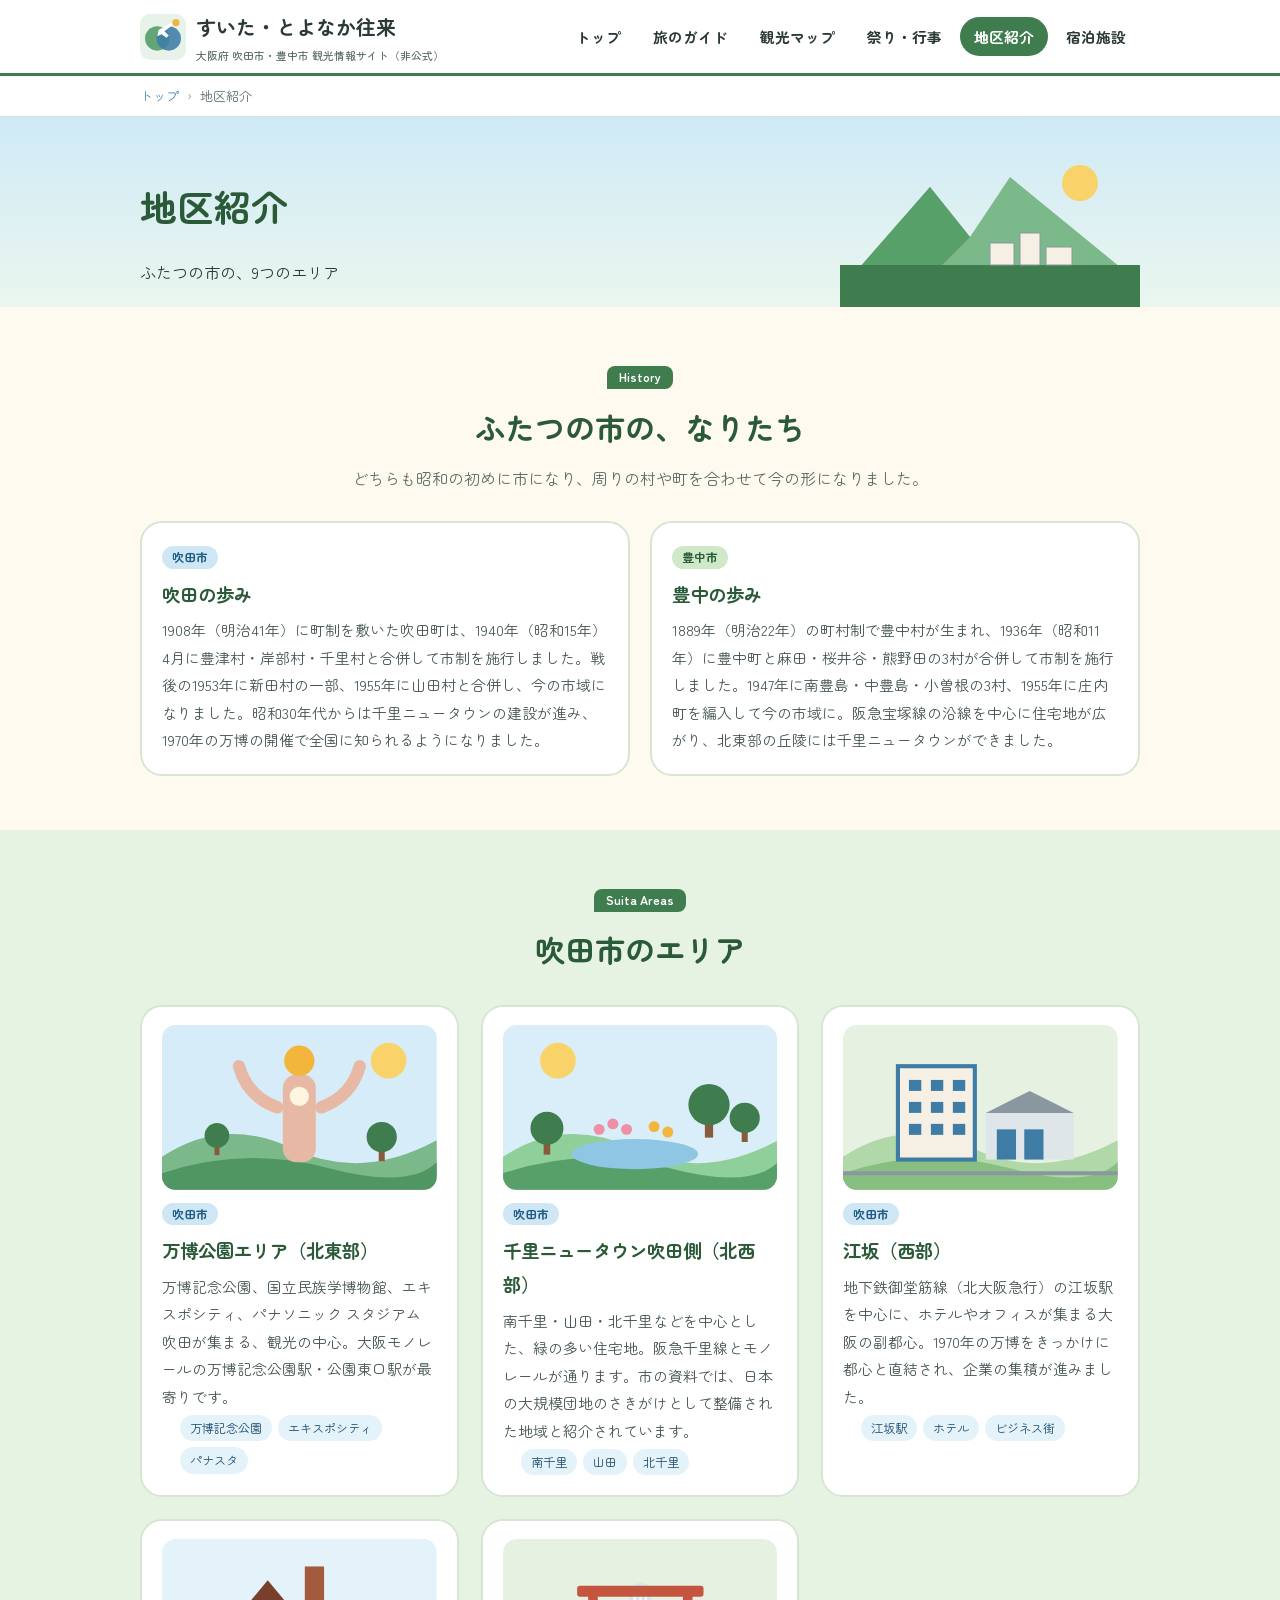
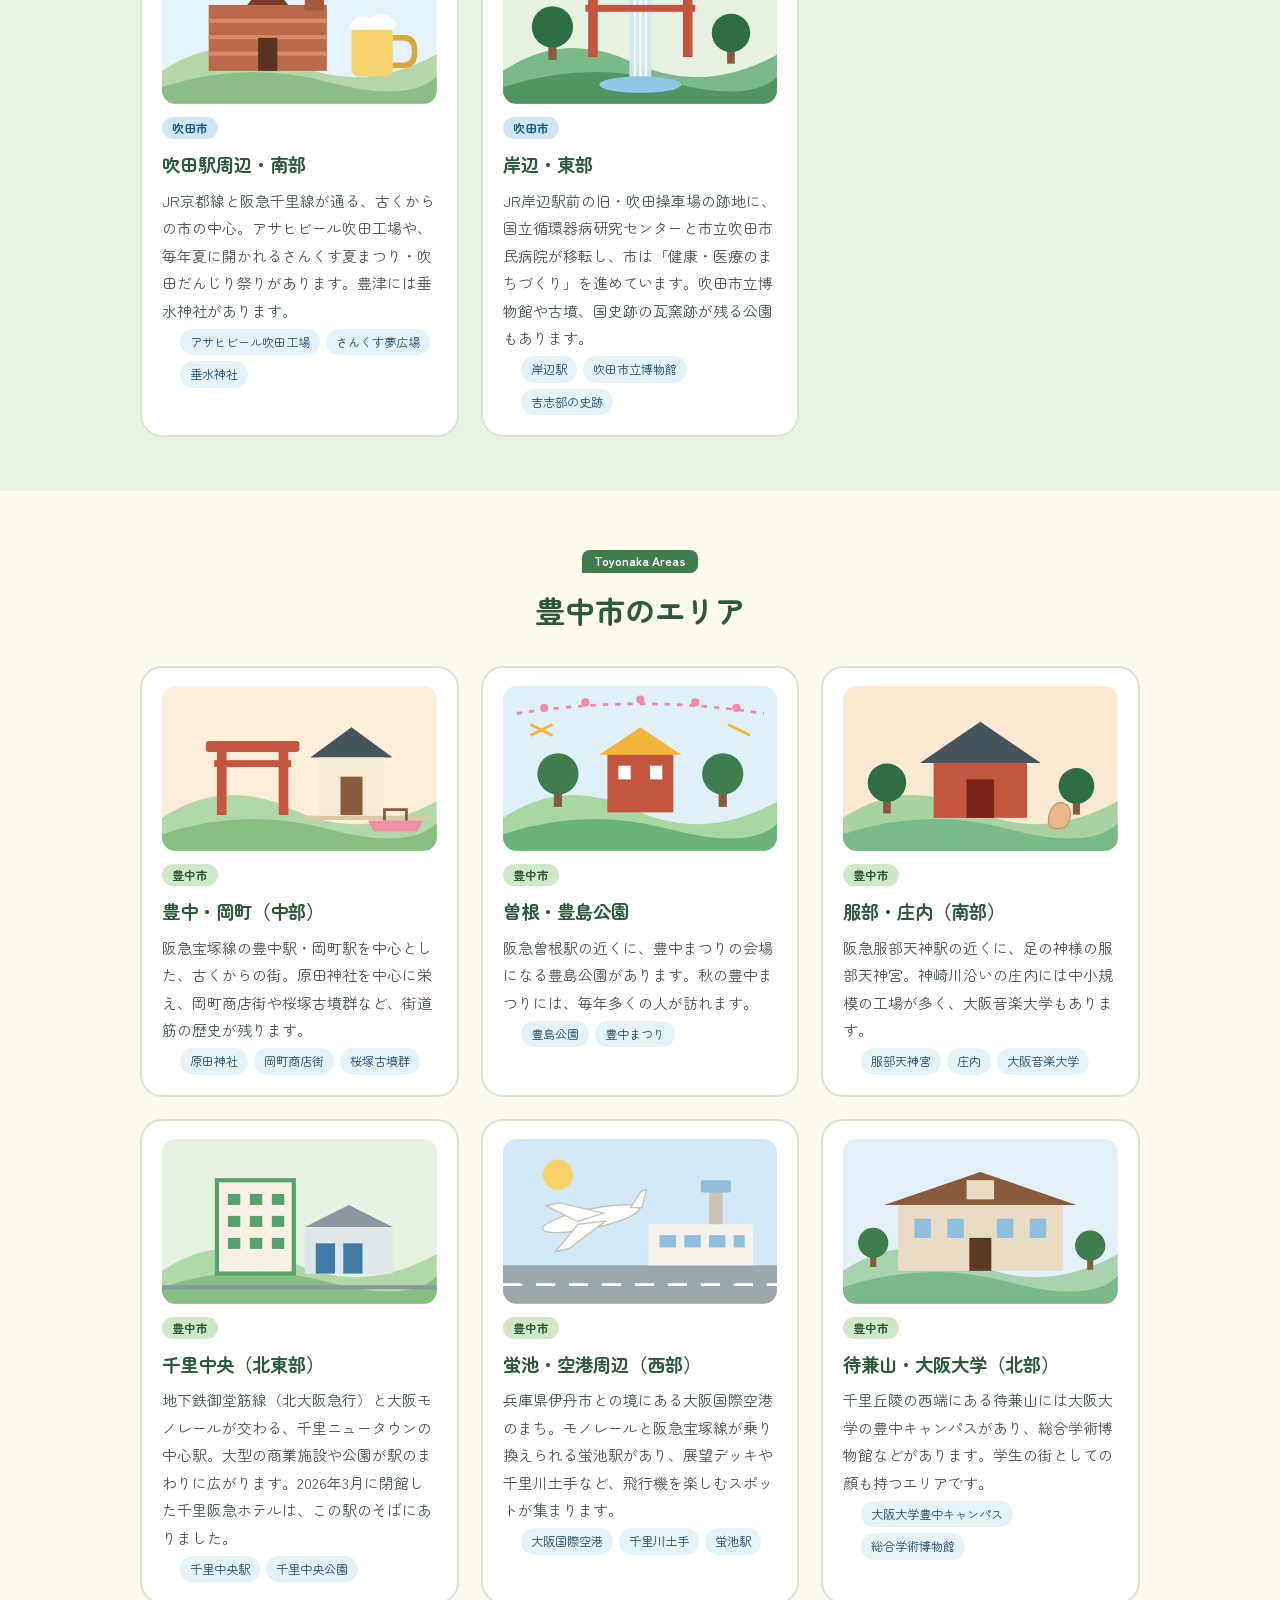
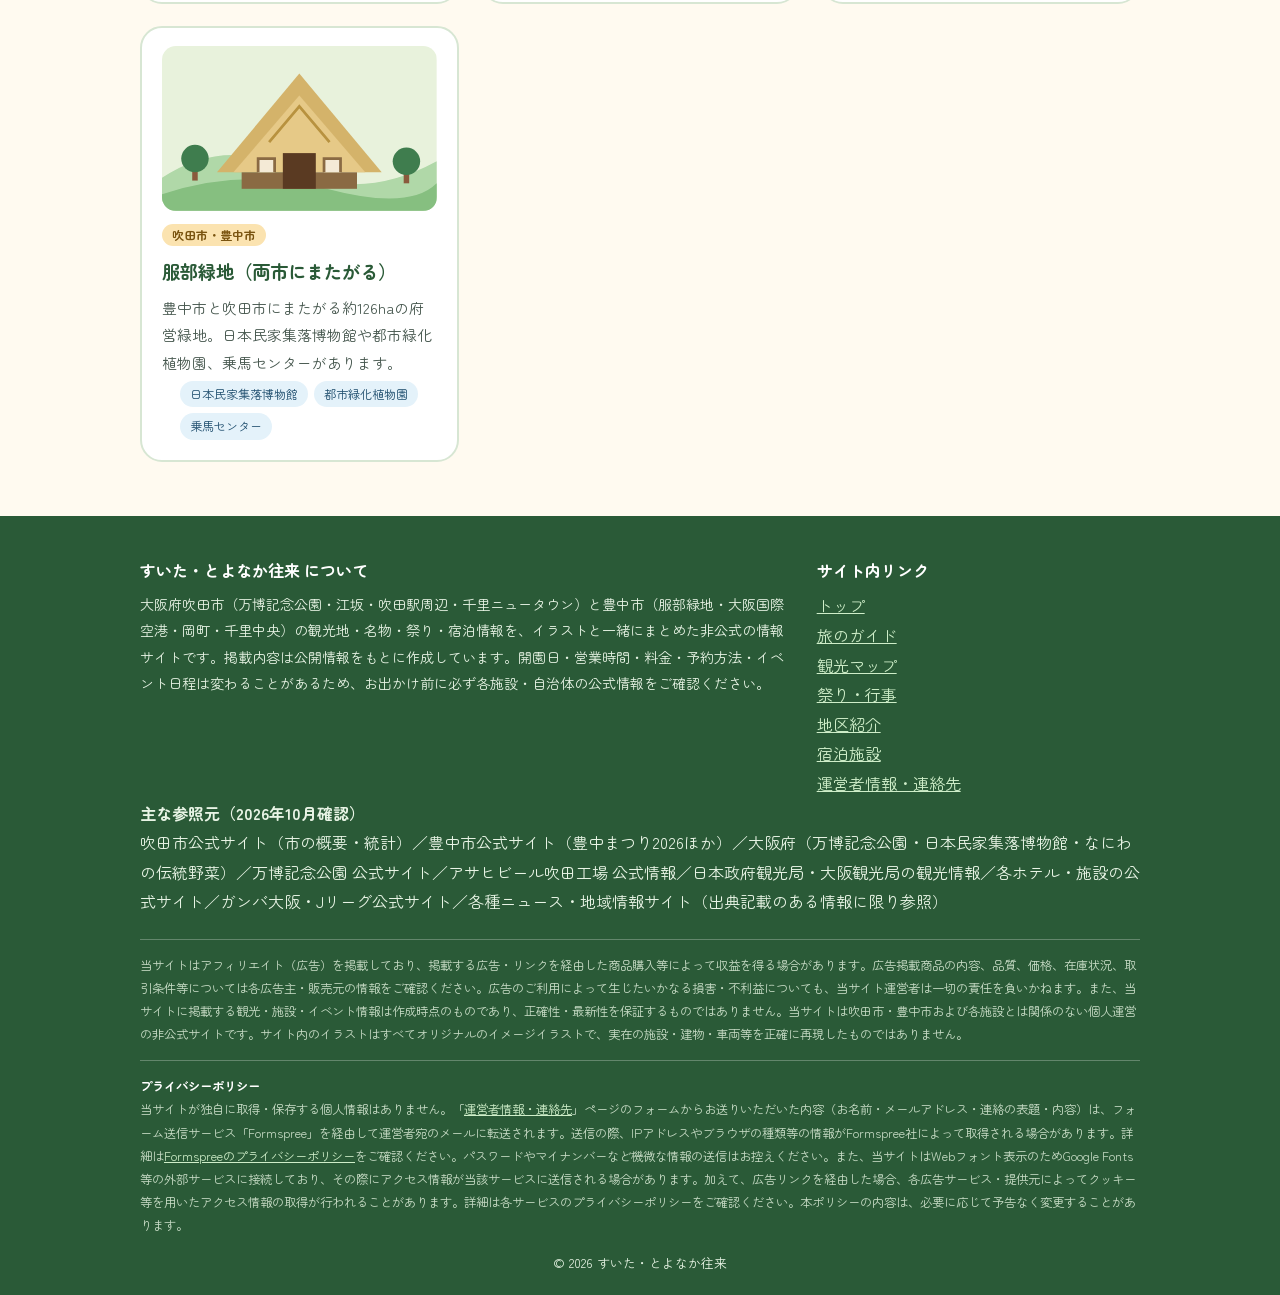
==== commit ca6057a4: "Add files via upload" ====
--- a/areas.html
+++ b/areas.html
@@ -7,11 +7,26 @@
 <link rel="canonical" href="https://leben-k.github.io/suita-toyonaka/areas.html">
 <title>地区紹介｜すいた・とよなか往来</title>
 <meta name="description" content="吹田市・豊中市の地区紹介。万博公園エリア、江坂、吹田駅周辺、岸辺、豊中・岡町、曽根・服部、千里中央、蛍池・空港周辺、服部緑地のそれぞれの特徴と、市のなりたちをまとめました。">
+<meta property="og:type" content="article">
+<meta property="og:site_name" content="すいた・とよなか往来">
+<meta property="og:locale" content="ja_JP">
+<meta property="og:title" content="地区紹介｜すいた・とよなか往来">
+<meta property="og:description" content="吹田市・豊中市の地区紹介。万博公園エリア、江坂、吹田駅周辺、岸辺、豊中・岡町、曽根・服部、千里中央、蛍池・空港周辺、服部緑地のそれぞれの特徴と、市のなりたちをまとめました。">
+<meta property="og:url" content="https://leben-k.github.io/suita-toyonaka/areas.html">
+<meta property="og:image" content="https://leben-k.github.io/suita-toyonaka/ogp.png">
+<meta property="og:image:width" content="1200">
+<meta property="og:image:height" content="630">
+<meta property="og:image:alt" content="すいた・とよなか往来：吹田市・豊中市の観光情報サイト">
+<meta name="twitter:card" content="summary_large_image">
+<meta name="twitter:title" content="地区紹介｜すいた・とよなか往来">
+<meta name="twitter:description" content="吹田市・豊中市の地区紹介。万博公園エリア、江坂、吹田駅周辺、岸辺、豊中・岡町、曽根・服部、千里中央、蛍池・空港周辺、服部緑地のそれぞれの特徴と、市のなりたちをまとめました。">
+<meta name="twitter:image" content="https://leben-k.github.io/suita-toyonaka/ogp.png">
 <link rel="icon" type="image/svg+xml" href="favicon.svg">
 <link rel="preconnect" href="https://fonts.googleapis.com">
 <link rel="preconnect" href="https://fonts.gstatic.com" crossorigin>
 <link href="https://fonts.googleapis.com/css2?family=Zen+Maru+Gothic:wght@400;500;700&display=swap" rel="stylesheet">
 <link rel="stylesheet" href="style.css">
+<script type="application/ld+json">{"@context": "https://schema.org", "@type": "BreadcrumbList", "itemListElement": [{"@type": "ListItem", "position": 1, "name": "トップ", "item": "https://leben-k.github.io/suita-toyonaka/"}, {"@type": "ListItem", "position": 2, "name": "地区紹介", "item": "https://leben-k.github.io/suita-toyonaka/areas.html"}]}</script>
 </head>
 <body>
 <header class="site-header">
@@ -23,6 +38,7 @@
 <nav class="main-nav" aria-label="サイト内メニュー"><a href="index.html">トップ</a><a href="guide.html">旅のガイド</a><a href="map.html">観光マップ</a><a href="matsuri.html">祭り・行事</a><a href="areas.html" class="active" aria-current="page">地区紹介</a><a href="shukuhaku.html">宿泊施設</a></nav>
 </div>
 </header>
+<nav class="breadcrumb" aria-label="パンくずリスト"><div class="wrap"><ol><li><a href="index.html">トップ</a></li><li aria-current="page">地区紹介</li></ol></div></nav>
 <section class="page-hero"><div class="wrap"><div><h1>地区紹介</h1><p>ふたつの市の、9つのエリア</p></div><svg viewBox="0 0 300 160" aria-hidden="true" xmlns="http://www.w3.org/2000/svg"><path d="M20 120 L90 40 L130 90 L170 30 L280 120Z" fill="#7bb88a"/><path d="M20 120 L90 40 L130 90 L100 120Z" fill="#58a06a"/><circle cx="240" cy="36" r="18" fill="#f9d26a"/><rect y="118" width="300" height="42" fill="#3f7d4e"/><g fill="#f6f0e4" stroke="#8a97a0"><rect x="150" y="96" width="24" height="22"/><rect x="180" y="86" width="20" height="32"/><rect x="206" y="100" width="26" height="18"/></g></svg></div></section>
 <section class="section">
 <div class="wrap">
--- a/style.css
+++ b/style.css
@@ -194,3 +194,11 @@
 .spot-list{list-style:none;padding:0}
 
 .nb{display:inline-block}
+
+/* パンくずリスト */
+.breadcrumb{background:#fff;border-bottom:1px solid var(--line);font-size:.82rem}
+.breadcrumb ol{list-style:none;margin:0;padding:8px 0;display:flex;flex-wrap:wrap;gap:4px 8px;align-items:center}
+.breadcrumb li+li::before{content:"›";margin-right:8px;color:#8a9a90}
+.breadcrumb a{color:var(--pond);text-decoration:none}
+.breadcrumb a:hover{text-decoration:underline}
+.breadcrumb li[aria-current]{color:var(--sub)}
